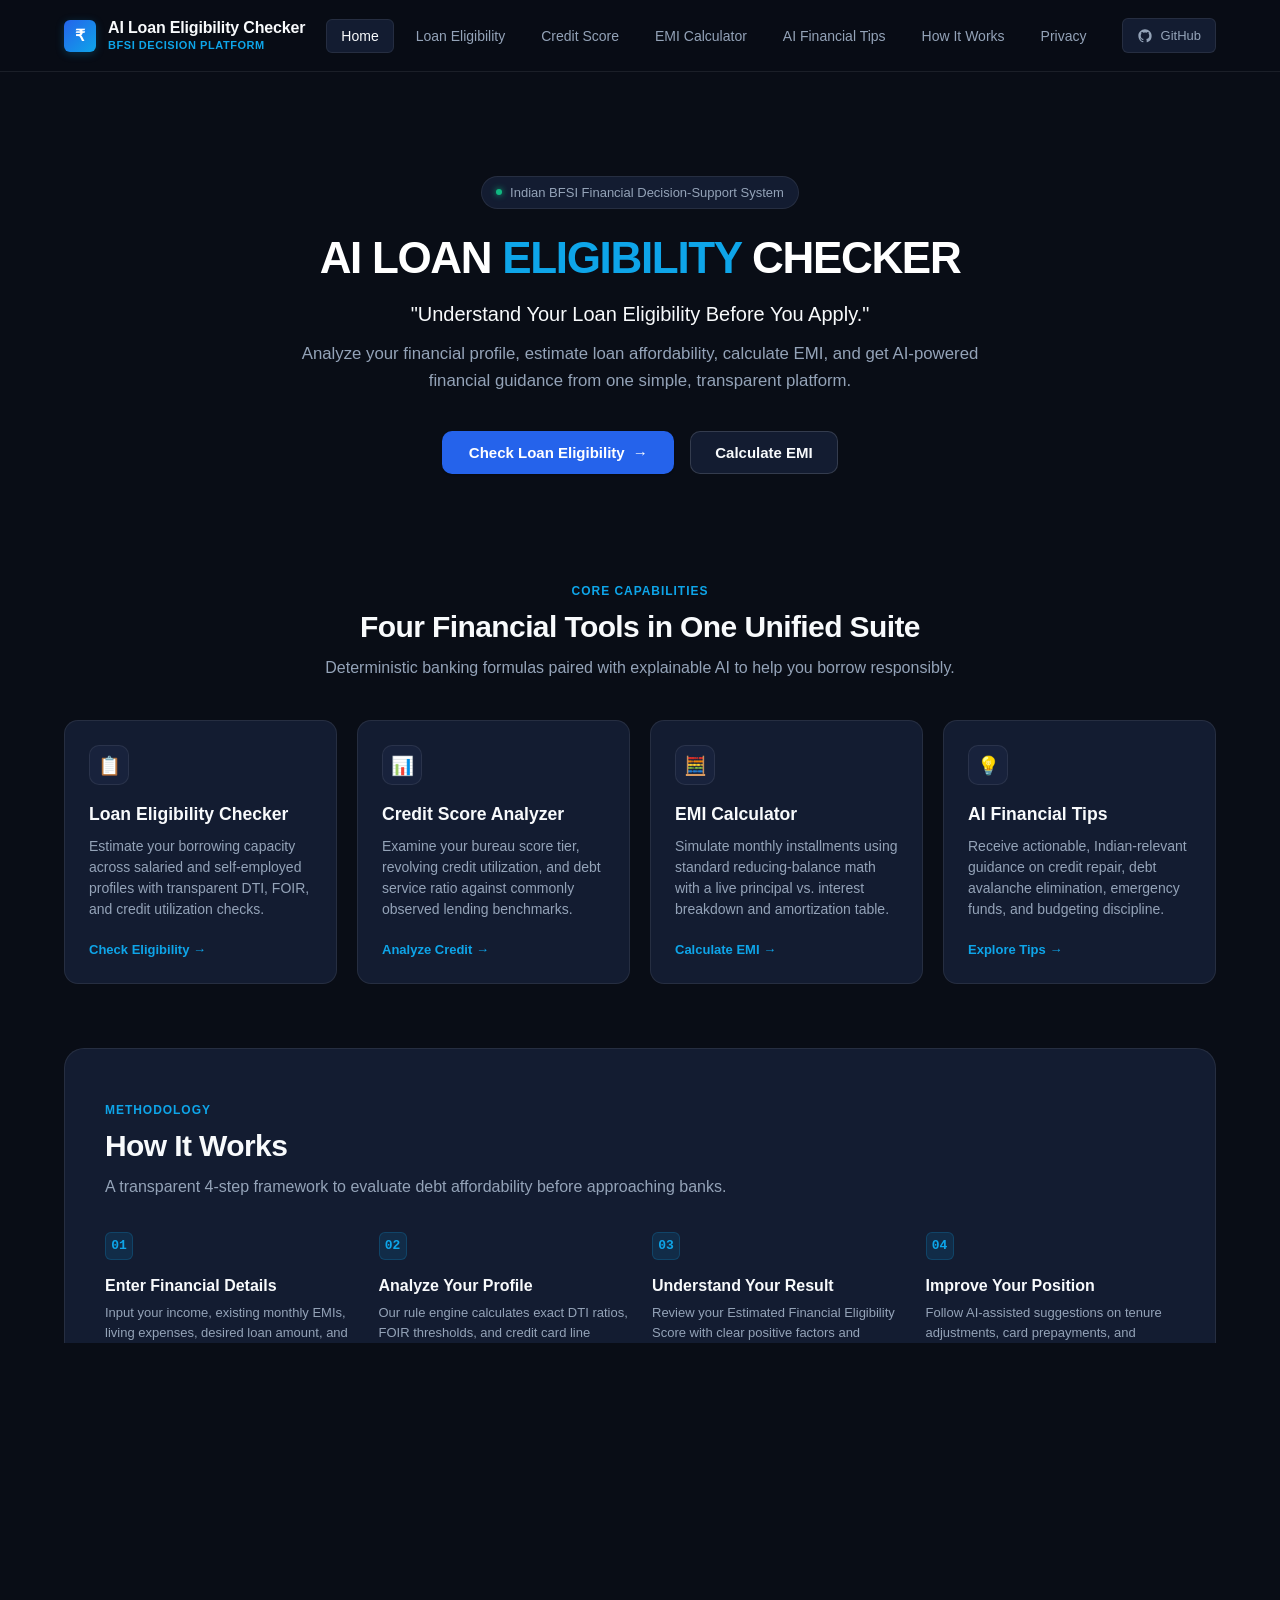
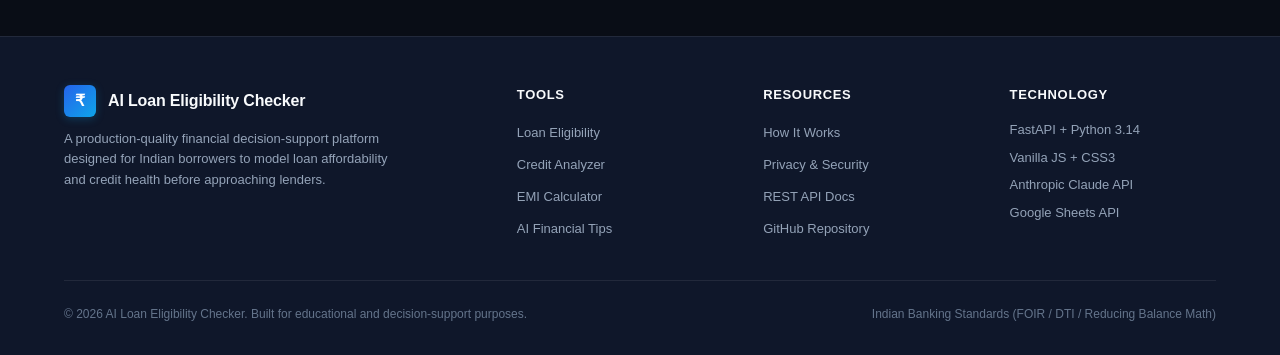
==== index.html @ ef89556c "feat: complete production-ready AI Loan Eligibility Checker with FastAPI, Vanilla JS, and test suite" ====
<!DOCTYPE html>
<html lang="en">
<head>
  <meta charset="UTF-8">
  <meta name="viewport" content="width=device-width, initial-scale=1.0">
  <title>AI Loan Eligibility Checker | Understand Your Loan Eligibility Before You Apply</title>
  <meta name="description" content="A BFSI-focused financial decision-support platform for Indian users to analyze loan eligibility, calculate EMI, examine credit health, and get AI guidance.">
  <meta name="theme-color" content="#090D16">
  <link rel="icon" type="image/svg+xml" href="/assets/favicon.svg">
  <link rel="stylesheet" href="/css/style.css">
</head>
<body>

  <!-- ==============================================================================
       NAVBAR
       ============================================================================== -->
  <header class="navbar">
    <div class="container">
      <a href="#home" class="nav-brand" data-nav="home">
        <div class="brand-icon">₹</div>
        <div class="brand-text">
          <span class="brand-title">AI Loan Eligibility Checker</span>
          <span class="brand-badge">BFSI Decision Platform</span>
        </div>
      </a>

      <ul class="nav-links">
        <li><a href="#home" class="nav-link active" data-nav="home">Home</a></li>
        <li><a href="#loan" class="nav-link" data-nav="loan">Loan Eligibility</a></li>
        <li><a href="#credit" class="nav-link" data-nav="credit">Credit Score</a></li>
        <li><a href="#emi" class="nav-link" data-nav="emi">EMI Calculator</a></li>
        <li><a href="#tips" class="nav-link" data-nav="tips">AI Financial Tips</a></li>
        <li><a href="#about" class="nav-link" data-nav="about">How It Works</a></li>
        <li><a href="#privacy" class="nav-link" data-nav="privacy">Privacy</a></li>
      </ul>

      <div class="nav-actions">
        <span id="system-status-indicator" class="brand-badge" style="font-size: 0.7rem; color: var(--text-tertiary); display: none;"></span>
        <a href="https://github.com" target="_blank" rel="noopener noreferrer" class="btn-github">
          <svg width="16" height="16" viewBox="0 0 24 24" fill="currentColor">
            <path fill-rule="evenodd" clip-rule="evenodd" d="M12 2C6.477 2 2 6.484 2 12.017c0 4.425 2.865 8.18 6.839 9.504.5.092.682-.217.682-.483 0-.237-.008-.868-.013-1.703-2.782.605-3.369-1.343-3.369-1.343-.454-1.158-1.11-1.466-1.11-1.466-.908-.62.069-.608.069-.608 1.003.07 1.53 1.032 1.53 1.032.892 1.53 2.341 1.088 2.91.832.092-.647.35-1.088.636-1.338-2.22-.253-4.555-1.113-4.555-4.951 0-1.093.39-1.988 1.029-2.688-.103-.253-.446-1.272.098-2.65 0 0 .84-.27 2.75 1.026A9.564 9.564 0 0112 6.844c.85.004 1.705.115 2.504.337 1.909-1.296 2.747-1.027 2.747-1.027.546 1.379.202 2.398.1 2.651.64.7 1.028 1.595 1.028 2.688 0 3.848-2.339 4.695-4.566 4.943.359.309.678.92.678 1.855 0 1.338-.012 2.419-.012 2.747 0 .268.18.58.688.482A10.019 10.019 0 0022 12.017C22 6.484 17.522 2 12 2z"/>
          </svg>
          <span>GitHub</span>
        </a>
        <button id="hamburger-btn" class="hamburger" aria-label="Toggle navigation menu">
          <span></span>
          <span></span>
          <span></span>
        </button>
      </div>
    </div>
  </header>

  <!-- Mobile Drawer -->
  <nav id="mobile-drawer" class="mobile-nav-drawer" aria-label="Mobile Navigation">
    <a href="#home" class="nav-link" data-nav="home">Home</a>
    <a href="#loan" class="nav-link" data-nav="loan">Loan Eligibility Checker</a>
    <a href="#credit" class="nav-link" data-nav="credit">Credit Score Analyzer</a>
    <a href="#emi" class="nav-link" data-nav="emi">EMI Calculator</a>
    <a href="#tips" class="nav-link" data-nav="tips">AI Financial Tips</a>
    <a href="#about" class="nav-link" data-nav="about">How It Works</a>
    <a href="#privacy" class="nav-link" data-nav="privacy">Privacy & Disclaimer</a>
  </nav>

  <!-- ==============================================================================
       MAIN APPLICATION VIEWS
       ============================================================================== -->
  <main>

    <!-- VIEW 1: LANDING / DASHBOARD -->
    <section id="view-home" class="page-view active">
      <div class="container">
        <div class="hero-section">
          <div class="hero-content">
            <div class="hero-badge">
              <span class="hero-badge-dot"></span>
              <span>Indian BFSI Financial Decision-Support System</span>
            </div>
            <h1 class="hero-title">AI LOAN <span>ELIGIBILITY</span> CHECKER</h1>
            <p class="hero-tagline">"Understand Your Loan Eligibility Before You Apply."</p>
            <p class="hero-text">
              Analyze your financial profile, estimate loan affordability, calculate EMI, and get AI-powered financial guidance from one simple, transparent platform.
            </p>
            <div class="hero-cta-group">
              <button class="btn-primary" data-nav="loan">
                <span>Check Loan Eligibility</span>
                <span>→</span>
              </button>
              <button class="btn-secondary" data-nav="emi">
                <span>Calculate EMI</span>
              </button>
            </div>
          </div>
        </div>

        <!-- Four Core Tools Grid -->
        <div class="section-header" style="text-align: center; margin: 0 auto 2.5rem;">
          <span class="section-tag">Core Capabilities</span>
          <h2 class="section-title">Four Financial Tools in One Unified Suite</h2>
          <p class="section-subtitle">Deterministic banking formulas paired with explainable AI to help you borrow responsibly.</p>
        </div>

        <div class="tools-grid">
          <!-- Card 1 -->
          <div class="tool-card">
            <div class="tool-card-icon">📋</div>
            <h3 class="tool-card-title">Loan Eligibility Checker</h3>
            <p class="tool-card-desc">
              Estimate your borrowing capacity across salaried and self-employed profiles with transparent DTI, FOIR, and credit utilization checks.
            </p>
            <a href="#loan" class="tool-card-link" data-nav="loan">Check Eligibility →</a>
          </div>

          <!-- Card 2 -->
          <div class="tool-card">
            <div class="tool-card-icon">📊</div>
            <h3 class="tool-card-title">Credit Score Analyzer</h3>
            <p class="tool-card-desc">
              Examine your bureau score tier, revolving credit utilization, and debt service ratio against commonly observed lending benchmarks.
            </p>
            <a href="#credit" class="tool-card-link" data-nav="credit">Analyze Credit →</a>
          </div>

          <!-- Card 3 -->
          <div class="tool-card">
            <div class="tool-card-icon">🧮</div>
            <h3 class="tool-card-title">EMI Calculator</h3>
            <p class="tool-card-desc">
              Simulate monthly installments using standard reducing-balance math with a live principal vs. interest breakdown and amortization table.
            </p>
            <a href="#emi" class="tool-card-link" data-nav="emi">Calculate EMI →</a>
          </div>

          <!-- Card 4 -->
          <div class="tool-card">
            <div class="tool-card-icon">💡</div>
            <h3 class="tool-card-title">AI Financial Tips</h3>
            <p class="tool-card-desc">
              Receive actionable, Indian-relevant guidance on credit repair, debt avalanche elimination, emergency funds, and budgeting discipline.
            </p>
            <a href="#tips" class="tool-card-link" data-nav="tips">Explore Tips →</a>
          </div>
        </div>

        <!-- How It Works Section -->
        <div class="how-it-works-section">
          <div class="section-header" style="margin-bottom: 0;">
            <span class="section-tag">Methodology</span>
            <h2 class="section-title">How It Works</h2>
            <p class="section-subtitle">A transparent 4-step framework to evaluate debt affordability before approaching banks.</p>
          </div>

          <div class="steps-grid">
            <div class="step-card">
              <div class="step-number">01</div>
              <h4 class="step-title">Enter Financial Details</h4>
              <p class="step-desc">Input your income, existing monthly EMIs, living expenses, desired loan amount, and credit score.</p>
            </div>

            <div class="step-card">
              <div class="step-number">02</div>
              <h4 class="step-title">Analyze Your Profile</h4>
              <p class="step-desc">Our rule engine calculates exact DTI ratios, FOIR thresholds, and credit card line utilization.</p>
            </div>

            <div class="step-card">
              <div class="step-number">03</div>
              <h4 class="step-title">Understand Your Result</h4>
              <p class="step-desc">Review your Estimated Financial Eligibility Score with clear positive factors and potential underwriting flags.</p>
            </div>

            <div class="step-card">
              <div class="step-number">04</div>
              <h4 class="step-title">Improve Your Position</h4>
              <p class="step-desc">Follow AI-assisted suggestions on tenure adjustments, card prepayments, and questions to ask lenders.</p>
            </div>
          </div>
        </div>

        <!-- Trust & Educational Disclaimer Banner -->
        <div class="disclaimer-banner">
          <div class="disclaimer-icon">⚠️</div>
          <div class="disclaimer-text">
            <strong>Important Educational Disclaimer:</strong> This tool provides estimates for educational and informational purposes only. Actual loan approval, interest rates, eligibility, and credit decisions are determined by banks/NBFCs and may depend on additional factors. The platform never guarantees loan approval.
          </div>
        </div>
      </div>
    </section>

    <!-- VIEW 2: LOAN ELIGIBILITY CHECKER -->
    <section id="view-loan" class="page-view">
      <div class="container">
        <div class="section-header">
          <span class="section-tag">Primary Assessment</span>
          <h2 class="section-title">Loan Eligibility Checker</h2>
          <p class="section-subtitle">
            Provide your financial parameters below to calculate your estimated borrowing eligibility and debt-to-income bandwidth.
          </p>
        </div>

        <!-- Main Form Card -->
        <div class="form-card">
          <div class="form-header-bar">
            <div>
              <h2>Borrower Assessment Form</h2>
              <p class="field-helper" style="margin-top: 0.25rem;">Deterministic calculations run first; AI provides contextual underwriting insights.</p>
            </div>
            <div style="display: flex; gap: 0.5rem; align-items: center;">
              <button type="button" id="btn-load-sample" class="btn-outline">
                <span>⚡ Load Example Profile</span>
              </button>
              <button type="button" id="btn-reset-loan" class="btn-outline" style="color: var(--text-tertiary);">
                <span>Reset</span>
              </button>
            </div>
          </div>

          <form id="loan-form">
            <!-- Section 1: Personal Profile -->
            <div class="form-group-section">
              <div class="form-section-title">
                <span>1. Personal & Employment Profile</span>
              </div>
              <div class="form-grid">
                <div class="form-field">
                  <label for="loan-age" class="field-label">
                    <span>Age</span>
                    <span class="field-helper">18–75 years</span>
                  </label>
                  <input type="number" id="loan-age" class="form-input" min="18" max="75" placeholder="e.g. 28" required>
                </div>

                <div class="form-field">
                  <label for="loan-emp-type" class="field-label">Employment Type</label>
                  <select id="loan-emp-type" class="form-select" required>
                    <option value="Salaried">Salaried</option>
                    <option value="Self-employed">Self-employed</option>
                    <option value="Business">Business</option>
                    <option value="Other">Other</option>
                  </select>
                </div>

                <div class="form-field">
                  <label for="loan-emp-exp" class="field-label">Work Experience (Years)</label>
                  <input type="number" id="loan-emp-exp" class="form-input" min="0" max="50" step="0.5" placeholder="e.g. 4.0">
                </div>

                <div class="form-field">
                  <label for="loan-bank-rel" class="field-label">Existing Bank Relationship</label>
                  <input type="text" id="loan-bank-rel" class="form-input" placeholder="e.g. Salary Account / FD">
                </div>

                <div class="form-field">
                  <label for="loan-type" class="field-label">Preferred Loan Type</label>
                  <select id="loan-type" class="form-select" required>
                    <option value="Personal Loan">Personal Loan</option>
                    <option value="Home Loan">Home Loan</option>
                    <option value="Education Loan">Education Loan</option>
                    <option value="Vehicle Loan">Vehicle Loan</option>
                    <option value="Business Loan">Business Loan</option>
                  </select>
                </div>
              </div>
            </div>

            <!-- Section 2: Financial Information -->
            <div class="form-group-section">
              <div class="form-section-title">
                <span>2. Income & Loan Request Parameters</span>
              </div>
              <div class="form-grid">
                <div class="form-field">
                  <label for="loan-income" class="field-label">
                    <span>Monthly Net In-Hand Income</span>
                    <span class="field-helper">₹ / month</span>
                  </label>
                  <div class="input-wrapper">
                    <span class="input-prefix">₹</span>
                    <input type="number" id="loan-income" class="form-input has-prefix" min="1000" placeholder="e.g. 75,000" required>
                  </div>
                </div>

                <div class="form-field">
                  <label for="loan-existing-emi" class="field-label">
                    <span>Existing Monthly EMIs</span>
                    <span class="field-helper">Active loans</span>
                  </label>
                  <div class="input-wrapper">
                    <span class="input-prefix">₹</span>
                    <input type="number" id="loan-existing-emi" class="form-input has-prefix" min="0" placeholder="e.g. 12,000" value="0">
                  </div>
                </div>

                <div class="form-field">
                  <label for="loan-expenses" class="field-label">
                    <span>Monthly Living Expenses</span>
                    <span class="field-helper">Rent, utilities, food</span>
                  </label>
                  <div class="input-wrapper">
                    <span class="input-prefix">₹</span>
                    <input type="number" id="loan-expenses" class="form-input has-prefix" min="0" placeholder="e.g. 25,000" value="0">
                  </div>
                </div>

                <div class="form-field">
                  <label for="loan-amount" class="field-label">
                    <span>Loan Amount Required</span>
                    <span class="field-helper">Principal requested</span>
                  </label>
                  <div class="input-wrapper">
                    <span class="input-prefix">₹</span>
                    <input type="number" id="loan-amount" class="form-input has-prefix" min="10000" placeholder="e.g. 5,00,000" required>
                  </div>
                </div>

                <div class="form-field">
                  <label for="loan-tenure" class="field-label">
                    <span>Tenure (Months)</span>
                    <span class="field-helper">e.g. 60 = 5 yrs</span>
                  </label>
                  <input type="number" id="loan-tenure" class="form-input" min="6" max="360" placeholder="e.g. 60" required>
                </div>

                <div class="form-field">
                  <label for="loan-rate" class="field-label">
                    <span>Expected Interest Rate (%)</span>
                    <span class="field-helper">Per annum</span>
                  </label>
                  <div class="input-wrapper">
                    <input type="number" id="loan-rate" class="form-input has-suffix" min="1" max="40" step="0.1" placeholder="e.g. 12.0" required>
                    <span class="input-suffix">%</span>
                  </div>
                </div>
              </div>
            </div>

            <!-- Section 3: Credit Profile -->
            <div class="form-group-section">
              <div class="form-section-title">
                <span>3. Credit History & Bureau Metrics</span>
              </div>
              <div class="form-grid">
                <div class="form-field">
                  <label for="loan-credit-score" class="field-label">
                    <span>Credit Score (CIBIL / Experian)</span>
                    <span class="field-helper">300–900</span>
                  </label>
                  <input type="number" id="loan-credit-score" class="form-input" min="300" max="900" placeholder="e.g. 760" required>
                </div>

                <div class="form-field">
                  <label for="loan-credit-limit" class="field-label">
                    <span>Total Credit Card Limit</span>
                    <span class="field-helper">Combined cards</span>
                  </label>
                  <div class="input-wrapper">
                    <span class="input-prefix">₹</span>
                    <input type="number" id="loan-credit-limit" class="form-input has-prefix" min="0" placeholder="e.g. 3,00,000" value="0">
                  </div>
                </div>

                <div class="form-field">
                  <label for="loan-credit-used" class="field-label">
                    <span>Current Credit Card Balance</span>
                    <span class="field-helper">Used balance</span>
                  </label>
                  <div class="input-wrapper">
                    <span class="input-prefix">₹</span>
                    <input type="number" id="loan-credit-used" class="form-input has-prefix" min="0" placeholder="e.g. 90,000" value="0">
                  </div>
                </div>

                <div class="form-field">
                  <label for="loan-active-loans" class="field-label">Number of Active Loans</label>
                  <input type="number" id="loan-active-loans" class="form-input" min="0" max="20" placeholder="e.g. 1" value="0">
                </div>

                <div class="form-field">
                  <label for="loan-cards-count" class="field-label">Number of Credit Cards</label>
                  <input type="number" id="loan-cards-count" class="form-input" min="0" max="20" placeholder="e.g. 2" value="0">
                </div>
              </div>
            </div>

            <!-- Live Calculation Preview Mini-Bar -->
            <div id="loan-live-summary" style="display: none; background-color: var(--bg-secondary); border: 1px solid var(--border-subtle); border-radius: var(--radius-md); padding: 0.875rem 1.25rem; justify-content: space-between; align-items: center; margin-top: 1rem;">
              <span style="font-size: 0.8125rem; color: var(--text-secondary);">Instant Preview:</span>
              <div style="display: flex; gap: 1.5rem; font-size: 0.875rem;">
                <div>Proposed EMI: <strong id="live-est-emi" style="color: var(--accent-cyan);">₹0</strong></div>
                <div>Post-Loan DTI: <strong id="live-post-dti" style="color: var(--text-primary);">0%</strong></div>
              </div>
            </div>

            <!-- Form Actions -->
            <div class="form-actions">
              <button type="submit" id="btn-submit-loan" class="btn-primary">
                <span>Evaluate Loan Eligibility</span>
                <span>→</span>
              </button>
            </div>
          </form>
        </div>

        <!-- ========================================================================
             RESULTS DASHBOARD (POPULATED AFTER SUBMISSION)
             ======================================================================== -->
        <div id="loan-results-container" class="results-wrapper" style="display: none;">
          <!-- Header Card: Score & Category -->
          <div class="results-header-card">
            <div class="score-display-box">
              <div class="score-number" id="res-score-value">742</div>
              <div class="score-max">out of 1000</div>
              <div class="score-label">Estimated Financial Eligibility Score</div>
              <div class="score-disclaimer-note">
                Internal educational estimate. Not a bank credit score.
              </div>
            </div>

            <div>
              <div id="res-status-badge" class="status-badge likely-eligible">
                ● Likely Eligible
              </div>
              <h3 id="res-status-headline" class="status-headline">Strong Eligibility Profile</h3>
              <p id="res-status-summary" class="status-summary">
                Your post-loan debt obligations and credit profile indicate manageable debt service capacity under conservative lending standards.
              </p>
              <div style="font-size: 0.8125rem; color: var(--text-tertiary);">
                Estimates derived using standard reducing-balance math and Indian banking FOIR criteria.
              </div>
            </div>
          </div>

          <!-- Key Metrics Grid -->
          <div class="metrics-grid">
            <div class="metric-card">
              <span class="metric-title">Post-Loan DTI</span>
              <span class="metric-value" id="res-post-dti">31.4%</span>
              <span class="metric-sub">Standard ceiling: 50%</span>
            </div>

            <div class="metric-card">
              <span class="metric-title">Proposed EMI</span>
              <span class="metric-value" id="res-proposed-emi">₹11,122</span>
              <span class="metric-sub">New monthly outgo</span>
            </div>

            <div class="metric-card">
              <span class="metric-title">Total EMI Burden</span>
              <span class="metric-value" id="res-total-emi">₹23,122</span>
              <span class="metric-sub">Existing + Proposed</span>
            </div>

            <div class="metric-card">
              <span class="metric-title">Credit Utilization</span>
              <span class="metric-value" id="res-utilization">30.0%</span>
              <span class="metric-sub">Ideal benchmark: &lt;30%</span>
            </div>

            <div class="metric-card">
              <span class="metric-title">Monthly Surplus</span>
              <span class="metric-value" id="res-surplus">₹26,878</span>
              <span class="metric-sub">After all EMIs & costs</span>
            </div>

            <div class="metric-card">
              <span class="metric-title">Total Interest</span>
              <span class="metric-value" id="res-total-interest">₹1,67,333</span>
              <span class="metric-sub">Over full tenure</span>
            </div>
          </div>

          <!-- Split Grid: Reasons & Score Breakdown -->
          <div class="split-grid">
            <!-- Left: Reasons -->
            <div class="content-card">
              <h4 class="card-title">
                <span>Why This Result?</span>
                <span style="font-size: 0.75rem; color: var(--text-tertiary); font-weight: normal;">Deterministic Drivers</span>
              </h4>
              <ul id="res-reasons-list" class="reasons-list">
                <!-- Dynamically populated -->
              </ul>
            </div>

            <!-- Right: Score Breakdown -->
            <div class="content-card">
              <h4 class="card-title">
                <span>Score Breakdown</span>
                <span style="font-size: 0.75rem; color: var(--text-tertiary); font-weight: normal;">1000-Point Model</span>
              </h4>
              <div id="comp-credit" class="breakdown-row"></div>
              <div id="comp-dti" class="breakdown-row"></div>
              <div id="comp-stability" class="breakdown-row"></div>
              <div id="comp-util" class="breakdown-row"></div>
              <div id="comp-buffer" class="breakdown-row"></div>
            </div>
          </div>

          <!-- AI Underwriting Analysis & Guidance -->
          <div class="ai-section-box">
            <div class="ai-header">
              <div>
                <h4 style="font-size: 1.15rem; font-weight: 700; color: var(--text-primary);">
                  AI Underwriting Analysis &amp; Advisory
                </h4>
                <p style="font-size: 0.8125rem; color: var(--text-secondary); margin-top: 0.2rem;">
                  Tailored evaluation powered by Anthropic Claude (with deterministic fallback).
                </p>
              </div>
              <div class="ai-badge">AI Assistant</div>
            </div>

            <div id="res-ai-notice" class="disclaimer-banner" style="display: none; margin-bottom: 1.25rem;"></div>

            <p id="res-ai-explanation" style="font-size: 0.875rem; color: var(--text-secondary); line-height: 1.6; margin-bottom: 1rem;"></p>

            <div class="ai-grid">
              <div class="ai-block">
                <div class="ai-block-title" style="color: var(--success);">
                  <span>✓</span> Key Financial Strengths
                </div>
                <ul id="res-ai-strengths" class="ai-bullet-list"></ul>
              </div>

              <div class="ai-block">
                <div class="ai-block-title" style="color: var(--warning);">
                  <span>▲</span> Underwriting Concerns &amp; Risks
                </div>
                <ul id="res-ai-concerns" class="ai-bullet-list"></ul>
              </div>

              <div class="ai-block">
                <div class="ai-block-title" style="color: var(--accent-cyan);">
                  <span>★</span> Actionable Recommendations
                </div>
                <ul id="res-ai-recommendations" class="ai-bullet-list"></ul>
              </div>

              <div class="ai-block">
                <div class="ai-block-title" style="color: #c4b5fd;">
                  <span>?</span> Questions to Ask Your Lender
                </div>
                <ul id="res-ai-questions" class="ai-bullet-list"></ul>
              </div>
            </div>
          </div>

          <!-- Result Actions -->
          <div style="display: flex; gap: 1rem; justify-content: center; flex-wrap: wrap; margin-top: 2rem;">
            <button class="btn-secondary" data-nav="emi">Recalculate with EMI Tool</button>
            <button class="btn-secondary" data-nav="credit">Analyze Credit Score</button>
            <button class="btn-secondary" data-nav="tips">Get Tailored Tips</button>
          </div>
        </div>
      </div>
    </section>

    <!-- VIEW 3: CREDIT SCORE ANALYZER -->
    <section id="view-credit" class="page-view">
      <div class="container">
        <div class="section-header">
          <span class="section-tag">Credit Profile</span>
          <h2 class="section-title">Credit Score Analyzer</h2>
          <p class="section-subtitle">
            Understand how credit utilization, active loan counts, and bureau reference tiers influence lending appetite in India.
          </p>
        </div>

        <div class="form-card">
          <div class="form-header-bar">
            <h2>Credit Metrics &amp; Bureau Parameters</h2>
            <span class="brand-badge">Educational Analysis</span>
          </div>

          <div class="form-grid-2">
            <!-- Left: Inputs -->
            <div>
              <div class="form-field" style="margin-bottom: 1.25rem;">
                <label for="credit-input-score" class="field-label">
                  <span>Bureau Credit Score</span>
                  <span class="field-helper">300 to 900</span>
                </label>
                <div style="display: flex; gap: 1rem; align-items: center;">
                  <input type="range" id="credit-slider-score" class="range-slider" min="300" max="900" value="760">
                  <input type="number" id="credit-input-score" class="form-input" style="width: 100px;" min="300" max="900" value="760">
                </div>
              </div>

              <div class="form-field" style="margin-bottom: 1.25rem;">
                <label for="credit-input-limit" class="field-label">Total Credit Card Limit (₹)</label>
                <input type="number" id="credit-input-limit" class="form-input" min="0" placeholder="e.g. 3,00,000" value="300000">
              </div>

              <div class="form-field" style="margin-bottom: 1.25rem;">
                <label for="credit-input-used" class="field-label">Used Credit Card Balance (₹)</label>
                <input type="number" id="credit-input-used" class="form-input" min="0" placeholder="e.g. 90,000" value="90000">
              </div>

              <div class="form-grid-2" style="margin-bottom: 1.25rem;">
                <div class="form-field">
                  <label for="credit-input-cards" class="field-label">Active Cards</label>
                  <input type="number" id="credit-input-cards" class="form-input" min="0" value="2">
                </div>
                <div class="form-field">
                  <label for="credit-input-loans" class="field-label">Active Loans</label>
                  <input type="number" id="credit-input-loans" class="form-input" min="0" value="1">
                </div>
              </div>

              <div class="form-grid-2" style="margin-bottom: 1.5rem;">
                <div class="form-field">
                  <label for="credit-input-income" class="field-label">Monthly Income (₹)</label>
                  <input type="number" id="credit-input-income" class="form-input" min="1000" value="75000">
                </div>
                <div class="form-field">
                  <label for="credit-input-emi" class="field-label">Monthly EMI (₹)</label>
                  <input type="number" id="credit-input-emi" class="form-input" min="0" value="12000">
                </div>
              </div>

              <button type="button" id="btn-analyze-credit" class="btn-primary" style="width: 100%;">
                <span>Analyze Credit Health</span>
                <span>→</span>
              </button>
            </div>

            <!-- Right: Real-time Utilization Meter & Band Guide -->
            <div>
              <div class="utilization-meter-box">
                <div style="display: flex; justify-content: space-between; align-items: center;">
                  <span style="font-size: 0.8125rem; font-weight: 600; color: var(--text-secondary); text-transform: uppercase;">
                    Revolving Credit Utilization
                  </span>
                  <strong id="credit-meter-text" style="font-family: var(--font-mono); font-size: 1.1rem; color: var(--text-primary);">30.0%</strong>
                </div>

                <div class="meter-track">
                  <div id="credit-meter-fill" class="meter-fill" style="width: 30%; background-color: var(--success);"></div>
                </div>

                <div style="display: flex; justify-content: space-between; font-size: 0.75rem; color: var(--text-tertiary);">
                  <span>0%</span>
                  <span id="credit-meter-label" style="font-weight: 600;">Optimal (≤30%)</span>
                  <span>100%</span>
                </div>
              </div>

              <!-- Commonly Used Reference Ranges -->
              <div style="background-color: var(--bg-secondary); border: 1px solid var(--border-subtle); border-radius: var(--radius-md); padding: 1.25rem;">
                <span style="font-size: 0.8125rem; font-weight: 700; color: var(--text-primary); text-transform: uppercase; letter-spacing: 0.04em;">
                  Commonly Used Reference Ranges
                </span>
                <p style="font-size: 0.75rem; color: var(--text-tertiary); margin: 0.25rem 0 1rem;">
                  Observed general reference bands across Indian lending institutions.
                </p>

                <div id="credit-bands-container" class="credit-bands-grid" style="grid-template-columns: 1fr; gap: 0.5rem; margin: 0;">
                  <!-- Dynamically populated or static baseline -->
                </div>
              </div>
            </div>
          </div>

          <!-- Credit Analysis Results -->
          <div id="credit-analysis-results" style="margin-top: 2rem; padding-top: 1.5rem; border-top: 1px solid var(--border-subtle);">
            <h3 style="font-size: 1.15rem; font-weight: 700; color: var(--text-primary); margin-bottom: 1rem;">
              Credit Health Assessment &amp; Factors
            </h3>

            <div class="table-container" style="margin-bottom: 1.5rem;">
              <table class="data-table">
                <thead>
                  <tr>
                    <th>Factor</th>
                    <th>Status</th>
                    <th>Observed Detail</th>
                  </tr>
                </thead>
                <tbody id="credit-factors-list">
                  <!-- Populated by JS -->
                </tbody>
              </table>
            </div>

            <h4 style="font-size: 0.95rem; font-weight: 700; color: var(--text-primary); margin-bottom: 0.75rem;">
              Score Optimization Recommendations
            </h4>
            <ul id="credit-recommendations-list" class="reasons-list">
              <!-- Populated by JS -->
            </ul>
          </div>
        </div>
      </div>
    </section>

    <!-- VIEW 4: EMI CALCULATOR -->
    <section id="view-emi" class="page-view">
      <div class="container">
        <div class="section-header">
          <span class="section-tag">Debt Modeling</span>
          <h2 class="section-title">EMI Calculator</h2>
          <p class="section-subtitle">
            Calculate your exact reducing-balance monthly installment, interest burden, and amortization trajectory.
          </p>
        </div>

        <div class="form-card">
          <div class="form-grid-2">
            <!-- Left: Sliders -->
            <div>
              <!-- Loan Amount -->
              <div class="form-field" style="margin-bottom: 1.5rem;">
                <label for="emi-input-amount" class="field-label">
                  <span>Loan Amount</span>
                  <span class="field-helper">₹10,000 to ₹2 Crore</span>
                </label>
                <div class="input-wrapper" style="margin-bottom: 0.5rem;">
                  <span class="input-prefix">₹</span>
                  <input type="number" id="emi-input-amount" class="form-input has-prefix" min="10000" max="20000000" step="10000" value="500000">
                </div>
                <input type="range" id="emi-slider-amount" class="range-slider" min="10000" max="5000000" step="10000" value="500000">
              </div>

              <!-- Interest Rate -->
              <div class="form-field" style="margin-bottom: 1.5rem;">
                <label for="emi-input-rate" class="field-label">
                  <span>Annual Interest Rate</span>
                  <span class="field-helper">1% to 30%</span>
                </label>
                <div class="input-wrapper" style="margin-bottom: 0.5rem;">
                  <input type="number" id="emi-input-rate" class="form-input has-suffix" min="1" max="30" step="0.1" value="12">
                  <span class="input-suffix">%</span>
                </div>
                <input type="range" id="emi-slider-rate" class="range-slider" min="1" max="30" step="0.25" value="12">
              </div>

              <!-- Tenure with Toggle -->
              <div class="form-field" style="margin-bottom: 1.5rem;">
                <div class="field-label" style="margin-bottom: 0.25rem;">
                  <span>Loan Tenure</span>
                  <div style="display: flex; gap: 0.25rem;">
                    <button type="button" id="btn-tenure-years" class="btn-outline active" style="padding: 0.2rem 0.5rem; font-size: 0.75rem;">Years</button>
                    <button type="button" id="btn-tenure-months" class="btn-outline" style="padding: 0.2rem 0.5rem; font-size: 0.75rem;">Months</button>
                  </div>
                </div>
                <input type="number" id="emi-input-tenure" class="form-input" min="1" max="30" value="5" style="margin-bottom: 0.5rem;">
                <input type="range" id="emi-slider-tenure" class="range-slider" min="1" max="30" value="5">
              </div>
            </div>

            <!-- Right: Result Box & Visual Breakdown -->
            <div>
              <div class="emi-summary-box">
                <span class="emi-label">Monthly EMI Payment</span>
                <div id="emi-display-amount" class="emi-amount-display">₹11,122</div>
                <span style="font-size: 0.75rem; color: var(--text-tertiary);">Reducing Balance Standard Formula</span>

                <!-- Ratio Bar -->
                <div class="ratio-bar">
                  <div id="emi-bar-principal" class="ratio-principal" style="width: 75%;"></div>
                  <div id="emi-bar-interest" class="ratio-interest" style="width: 25%;"></div>
                </div>

                <div class="ratio-legend">
                  <span class="legend-item">
                    <span class="legend-dot" style="background-color: var(--primary);"></span>
                    <span id="emi-legend-principal">Principal: 75%</span>
                  </span>
                  <span class="legend-item">
                    <span class="legend-dot" style="background-color: var(--accent-cyan);"></span>
                    <span id="emi-legend-interest">Interest: 25%</span>
                  </span>
                </div>
              </div>

              <!-- Metric Cards -->
              <div class="form-grid-2" style="margin-bottom: 1rem;">
                <div class="metric-card" style="padding: 1rem;">
                  <span class="metric-title">Principal Amount</span>
                  <span class="metric-value" id="emi-principal-display">₹5,00,000</span>
                </div>
                <div class="metric-card" style="padding: 1rem;">
                  <span class="metric-title">Total Interest</span>
                  <span class="metric-value" id="emi-total-interest">₹1,67,333</span>
                </div>
              </div>

              <div class="metric-card" style="padding: 1rem; margin-bottom: 1rem;">
                <span class="metric-title">Total Repayment (Principal + Interest)</span>
                <span class="metric-value" id="emi-total-payment">₹6,67,333</span>
              </div>

              <button type="button" id="btn-toggle-schedule" class="btn-outline" style="width: 100%; justify-content: center; padding: 0.6rem;">
                View Amortization Schedule ↓
              </button>
            </div>
          </div>

          <!-- Amortization Schedule Container -->
          <div id="emi-schedule-container" style="display: none; margin-top: 2rem; padding-top: 1.5rem; border-top: 1px solid var(--border-subtle);">
            <h4 style="font-size: 1.05rem; font-weight: 700; color: var(--text-primary); margin-bottom: 0.75rem;">
              Yearly Repayment Amortization Schedule
            </h4>
            <div class="table-container">
              <table class="data-table">
                <thead>
                  <tr>
                    <th>Period</th>
                    <th>Principal Paid</th>
                    <th>Interest Paid</th>
                    <th>Total Annual Outgo</th>
                    <th>Ending Balance</th>
                  </tr>
                </thead>
                <tbody id="emi-schedule-tbody">
                  <!-- Dynamically populated -->
                </tbody>
              </table>
            </div>
          </div>
        </div>
      </div>
    </section>

    <!-- VIEW 5: AI FINANCIAL TIPS -->
    <section id="view-tips" class="page-view">
      <div class="container">
        <div class="section-header">
          <span class="section-tag">Financial Literacy</span>
          <h2 class="section-title">AI Financial Tips &amp; Guidance</h2>
          <p class="section-subtitle">
            Curated, practical principles for Indian borrowers to reduce borrowing costs and optimize household cash flow.
          </p>
        </div>

        <div class="form-card">
          <!-- Topic Pills -->
          <div class="topic-pills-row">
            <button class="topic-pill active" data-topic="Credit Score">Credit Score</button>
            <button class="topic-pill" data-topic="Loans">Loans</button>
            <button class="topic-pill" data-topic="EMI Management">EMI Management</button>
            <button class="topic-pill" data-topic="Budgeting">Budgeting</button>
            <button class="topic-pill" data-topic="Debt Management">Debt Management</button>
            <button class="topic-pill" data-topic="Savings">Savings</button>
            <button class="topic-pill" data-topic="Financial Planning">Financial Planning</button>
          </div>

          <!-- Optional Context Input -->
          <div style="display: flex; gap: 0.75rem; margin-bottom: 1.5rem;">
            <input type="text" id="tips-context-input" class="form-input" placeholder="Optional context (e.g. 'Salaried IT professional, planning home loan in 1 year')">
            <button type="button" id="btn-generate-tips" class="btn-primary" style="white-space: nowrap;">
              <span>Generate Tips</span>
            </button>
          </div>

          <!-- Notice banner if fallback -->
          <div id="tips-ai-notice" class="disclaimer-banner" style="display: none; margin-bottom: 1.25rem;"></div>

          <!-- Overview Callout -->
          <div style="background-color: var(--bg-secondary); border: 1px solid var(--border-subtle); border-radius: var(--radius-md); padding: 1.25rem; margin-bottom: 1.5rem;">
            <span style="font-size: 0.75rem; font-weight: 700; text-transform: uppercase; color: var(--accent-cyan);">Contextual Overview</span>
            <p id="tips-overview-text" style="font-size: 0.9375rem; color: var(--text-primary); margin-top: 0.35rem; line-height: 1.55;"></p>
          </div>

          <!-- Tips Cards Grid -->
          <div id="tips-cards-container" class="tips-cards-grid">
            <!-- Dynamically populated -->
          </div>

          <!-- Pro Tip Box -->
          <div style="background: linear-gradient(135deg, rgba(37,99,235,0.1), rgba(14,165,233,0.1)); border: 1px solid rgba(14,165,233,0.25); border-radius: var(--radius-md); padding: 1.25rem; margin-top: 1.5rem;">
            <strong style="color: var(--accent-cyan); font-size: 0.8125rem; text-transform: uppercase; letter-spacing: 0.05em;">Pro Tip for Indian Borrowers:</strong>
            <p id="tips-pro-tip-text" style="font-size: 0.875rem; color: var(--text-primary); margin-top: 0.25rem;"></p>
          </div>
        </div>
      </div>
    </section>

    <!-- VIEW 6: ABOUT & HOW IT WORKS -->
    <section id="view-about" class="page-view">
      <div class="container">
        <div class="section-header">
          <span class="section-tag">Transparency</span>
          <h2 class="section-title">About the Platform &amp; Financial Engine</h2>
          <p class="section-subtitle">
            Demystifying how credit underwriting, debt ratios, and affordability models evaluate borrowers in India.
          </p>
        </div>

        <div class="form-card" style="margin-bottom: 1.5rem;">
          <h3 style="font-size: 1.25rem; color: var(--text-primary); margin-bottom: 1rem;">Core Financial Formulations</h3>
          <div style="font-size: 0.875rem; color: var(--text-secondary); line-height: 1.7;">
            <p style="margin-bottom: 1rem;">
              <strong>1. Equated Monthly Installment (EMI):</strong><br>
              Calculated using the standard reducing-balance amortization formula:
              <br>
              <code>EMI = P × r × (1+r)ⁿ / ((1+r)ⁿ - 1)</code>
              <br>
              where <em>P</em> represents principal loan amount, <em>r</em> is the monthly interest rate (annual % ÷ 1200), and <em>n</em> is tenure in months.
            </p>

            <p style="margin-bottom: 1rem;">
              <strong>2. Debt-to-Income (DTI) &amp; Fixed Obligation to Income Ratio (FOIR):</strong><br>
              Indian commercial banks assess whether total monthly obligations exceed allowable thresholds (usually 45%–55% of net monthly income):
              <br>
              <code>Post-Loan DTI = ((Existing Monthly EMI + Proposed EMI) / Monthly Net Income) × 100</code>
            </p>

            <p style="margin-bottom: 1rem;">
              <strong>3. Credit Card Utilization Ratio:</strong><br>
              Measures the portion of revolving credit lines in active use:
              <br>
              <code>Credit Utilization = (Total Card Balance / Total Sanctioned Limit) × 100</code>
              <br>
              Bureau scoring models penalize utilization exceeding 30%, viewing it as an indicator of liquidity strain.
            </p>

            <p>
              <strong>4. Estimated Financial Eligibility Score (0–1000):</strong><br>
              An educational internal benchmark weighting Credit Profile (350 pts), DTI Capacity (250 pts), Employment Stability (150 pts), Credit Line Discipline (150 pts), and Disposable Cash Buffer (100 pts).
            </p>
          </div>
        </div>
      </div>
    </section>

    <!-- VIEW 7: PRIVACY & DISCLAIMER -->
    <section id="view-privacy" class="page-view">
      <div class="container">
        <div class="section-header">
          <span class="section-tag">Governance</span>
          <h2 class="section-title">Privacy Policy &amp; Regulatory Disclaimers</h2>
          <p class="section-subtitle">
            Our data stewardship principles, security architecture, and regulatory boundaries.
          </p>
        </div>

        <div class="form-card">
          <h3 style="font-size: 1.15rem; color: var(--text-primary); margin-bottom: 1rem;">Zero Sensitive PII Architecture</h3>
          <div style="font-size: 0.875rem; color: var(--text-secondary); line-height: 1.7;">
            <p style="margin-bottom: 1rem;">
              We strictly <strong>do NOT collect, store, or transmit</strong>:
            </p>
            <ul style="margin-left: 1.5rem; margin-bottom: 1rem;">
              <li>Full bank account numbers or IFSC codes</li>
              <li>Credit or debit card numbers, CVVs, or expiry dates</li>
              <li>Net banking passwords, OTPs, or UPI PINs</li>
              <li>Aadhaar numbers or government identity credentials</li>
            </ul>

            <h4 style="font-size: 1rem; color: var(--text-primary); margin: 1.5rem 0 0.5rem;">Audit Sync to Google Sheets</h4>
            <p style="margin-bottom: 1rem;">
              If configured by the administrator, the backend logs high-level anonymized simulation parameters (age, income bracket, requested amount, calculated score) to a private Google Sheet via a secure Service Account. No identifying contact details are stored.
            </p>

            <h4 style="font-size: 1rem; color: var(--text-primary); margin: 1.5rem 0 0.5rem;">Comprehensive Regulatory Disclaimer</h4>
            <div class="disclaimer-banner">
              <div class="disclaimer-icon">⚠️</div>
              <div class="disclaimer-text">
                <strong>Important:</strong> This platform provides educational estimates and AI-assisted insights. It does not provide guaranteed loan approval, official credit scores, financial advice, or lending decisions. Actual decisions are made by banks/NBFCs based on their own policies and verification processes.
              </div>
            </div>
          </div>
        </div>
      </div>
    </section>

  </main>

  <!-- ==============================================================================
       FOOTER
       ============================================================================== -->
  <footer class="footer">
    <div class="container">
      <div class="footer-top">
        <div>
          <div class="nav-brand" style="margin-bottom: 0.5rem;">
            <div class="brand-icon">₹</div>
            <span class="brand-title">AI Loan Eligibility Checker</span>
          </div>
          <p class="footer-brand-desc">
            A production-quality financial decision-support platform designed for Indian borrowers to model loan affordability and credit health before approaching lenders.
          </p>
        </div>

        <div>
          <h5 class="footer-col-title">Tools</h5>
          <ul class="footer-links">
            <li><a href="#loan" class="footer-link" data-nav="loan">Loan Eligibility</a></li>
            <li><a href="#credit" class="footer-link" data-nav="credit">Credit Analyzer</a></li>
            <li><a href="#emi" class="footer-link" data-nav="emi">EMI Calculator</a></li>
            <li><a href="#tips" class="footer-link" data-nav="tips">AI Financial Tips</a></li>
          </ul>
        </div>

        <div>
          <h5 class="footer-col-title">Resources</h5>
          <ul class="footer-links">
            <li><a href="#about" class="footer-link" data-nav="about">How It Works</a></li>
            <li><a href="#privacy" class="footer-link" data-nav="privacy">Privacy &amp; Security</a></li>
            <li><a href="/api/docs" target="_blank" class="footer-link">REST API Docs</a></li>
            <li><a href="https://github.com" target="_blank" rel="noopener noreferrer" class="footer-link">GitHub Repository</a></li>
          </ul>
        </div>

        <div>
          <h5 class="footer-col-title">Technology</h5>
          <ul class="footer-links">
            <li class="footer-link">FastAPI + Python 3.14</li>
            <li class="footer-link">Vanilla JS + CSS3</li>
            <li class="footer-link">Anthropic Claude API</li>
            <li class="footer-link">Google Sheets API</li>
          </ul>
        </div>
      </div>

      <div class="footer-bottom">
        <div>
          &copy; 2026 AI Loan Eligibility Checker. Built for educational and decision-support purposes.
        </div>
        <div>
          Indian Banking Standards (FOIR / DTI / Reducing Balance Math)
        </div>
      </div>
    </div>
  </footer>

  <!-- Scripts -->
  <script src="/js/api.js"></script>
  <script src="/js/calculator.js"></script>
  <script src="/js/loan.js"></script>
  <script src="/js/credit.js"></script>
  <script src="/js/emi.js"></script>
  <script src="/js/tips.js"></script>
  <script src="/js/app.js"></script>
</body>
</html>
---- css/style.css ----
/* ==============================================================================
   AI LOAN ELIGIBILITY CHECKER - PROFESSIONAL BFSI DESIGN SYSTEM
   Theme: Deep Navy / Charcoal Fintech System
   ============================================================================== */

:root {
  /* Color Palette - Deep Navy / Charcoal Financial System */
  --bg-primary: #090d16;
  --bg-secondary: #0f172a;
  --bg-surface: #131c31;
  --bg-surface-elevated: #18223c;
  --bg-surface-hover: #1e2b4a;
  --bg-surface-subtle: rgba(255, 255, 255, 0.03);

  /* Borders & Dividers */
  --border-subtle: rgba(255, 255, 255, 0.08);
  --border-light: rgba(255, 255, 255, 0.14);
  --border-accent: rgba(14, 165, 233, 0.4);

  /* Typography */
  --font-family: -apple-system, BlinkMacSystemFont, "Inter", "Segoe UI", Roboto, Helvetica, Arial, sans-serif;
  --font-mono: "JetBrains Mono", "SF Mono", Consolas, monospace;

  --text-primary: #f8fafc;
  --text-secondary: #94a3b8;
  --text-tertiary: #64748b;
  --text-muted: #475569;

  /* Accent & Action Colors */
  --primary: #2563eb;
  --primary-hover: #1d4ed8;
  --primary-subtle: rgba(37, 99, 235, 0.12);
  --primary-border: rgba(37, 99, 235, 0.35);

  --accent-cyan: #0ea5e9;
  --accent-cyan-subtle: rgba(14, 165, 233, 0.12);
  --accent-purple: #8b5cf6;
  --accent-purple-subtle: rgba(139, 92, 246, 0.1);

  /* Financial Status Colors */
  --success: #10b981;
  --success-bg: rgba(16, 185, 129, 0.12);
  --success-border: rgba(16, 185, 129, 0.3);

  --warning: #f59e0b;
  --warning-bg: rgba(245, 158, 11, 0.12);
  --warning-border: rgba(245, 158, 11, 0.3);

  --danger: #ef4444;
  --danger-bg: rgba(239, 68, 68, 0.12);
  --danger-border: rgba(239, 68, 68, 0.3);

  --info: #0284c7;
  --info-bg: rgba(2, 132, 199, 0.12);

  /* Spacing & Sizing */
  --radius-sm: 6px;
  --radius-md: 10px;
  --radius-lg: 14px;
  --radius-xl: 20px;
  --radius-full: 9999px;

  /* Shadows */
  --shadow-sm: 0 1px 2px rgba(0, 0, 0, 0.3);
  --shadow-md: 0 4px 12px rgba(0, 0, 0, 0.4);
  --shadow-lg: 0 10px 30px rgba(0, 0, 0, 0.5);
  --shadow-inner: inset 0 1px 1px rgba(255, 255, 255, 0.05);

  /* Transitions */
  --transition-fast: 0.15s ease;
  --transition-normal: 0.25s ease;

  --max-width: 1200px;
  --nav-height: 72px;
}

/* Base Resets */
*, *::before, *::after {
  box-sizing: border-box;
  margin: 0;
  padding: 0;
}

html {
  font-size: 16px;
  scroll-behavior: smooth;
  -webkit-font-smoothing: antialiased;
  -moz-osx-font-smoothing: grayscale;
}

body {
  font-family: var(--font-family);
  background-color: var(--bg-primary);
  color: var(--text-primary);
  line-height: 1.5;
  min-height: 100vh;
  display: flex;
  flex-direction: column;
  overflow-x: hidden;
}

a {
  color: var(--accent-cyan);
  text-decoration: none;
  transition: color var(--transition-fast);
}

a:hover {
  color: #38bdf8;
}

button, input, select, textarea {
  font-family: inherit;
  font-size: 0.9375rem;
}

button {
  cursor: pointer;
  border: none;
  background: none;
}

/* Accessibility Focus States */
:focus-visible {
  outline: 2px solid var(--accent-cyan);
  outline-offset: 2px;
}

/* Layout Container */
.container {
  width: 100%;
  max-width: var(--max-width);
  margin: 0 auto;
  padding: 0 1.5rem;
}

/* ==============================================================================
   NAVIGATION BAR
   ============================================================================== */
.navbar {
  position: sticky;
  top: 0;
  z-index: 100;
  background-color: rgba(9, 13, 22, 0.88);
  backdrop-filter: blur(16px);
  -webkit-backdrop-filter: blur(16px);
  border-bottom: 1px solid var(--border-subtle);
  height: var(--nav-height);
  display: flex;
  align-items: center;
}

.navbar .container {
  display: flex;
  align-items: center;
  justify-content: space-between;
}

.nav-brand {
  display: flex;
  align-items: center;
  gap: 0.75rem;
  font-weight: 600;
  font-size: 1.05rem;
  color: var(--text-primary);
  letter-spacing: -0.01em;
}

.brand-icon {
  width: 32px;
  height: 32px;
  background: linear-gradient(135deg, var(--primary), var(--accent-cyan));
  border-radius: var(--radius-sm);
  display: flex;
  align-items: center;
  justify-content: center;
  color: #ffffff;
  font-size: 1rem;
  font-weight: 700;
  box-shadow: 0 2px 8px rgba(14, 165, 233, 0.25);
}

.brand-text {
  display: flex;
  flex-direction: column;
}

.brand-title {
  font-size: 1rem;
  font-weight: 600;
  color: var(--text-primary);
  line-height: 1.2;
}

.brand-badge {
  font-size: 0.6875rem;
  color: var(--accent-cyan);
  text-transform: uppercase;
  letter-spacing: 0.05em;
  font-weight: 600;
}

.nav-links {
  display: flex;
  align-items: center;
  gap: 0.5rem;
  list-style: none;
}

.nav-link {
  color: var(--text-secondary);
  font-size: 0.875rem;
  font-weight: 500;
  padding: 0.5rem 0.875rem;
  border-radius: var(--radius-sm);
  transition: all var(--transition-fast);
}

.nav-link:hover {
  color: var(--text-primary);
  background-color: var(--bg-surface-subtle);
}

.nav-link.active {
  color: var(--text-primary);
  background-color: var(--bg-surface);
  border: 1px solid var(--border-subtle);
}

.nav-actions {
  display: flex;
  align-items: center;
  gap: 0.75rem;
}

.btn-github {
  display: inline-flex;
  align-items: center;
  gap: 0.5rem;
  color: var(--text-secondary);
  background-color: var(--bg-surface);
  border: 1px solid var(--border-subtle);
  padding: 0.45rem 0.875rem;
  border-radius: var(--radius-sm);
  font-size: 0.8125rem;
  font-weight: 500;
  transition: all var(--transition-fast);
}

.btn-github:hover {
  color: var(--text-primary);
  border-color: var(--border-light);
  background-color: var(--bg-surface-elevated);
}

.hamburger {
  display: none;
  flex-direction: column;
  gap: 5px;
  background: none;
  padding: 8px;
  border-radius: var(--radius-sm);
}

.hamburger span {
  display: block;
  width: 22px;
  height: 2px;
  background-color: var(--text-secondary);
  transition: all var(--transition-fast);
}

/* Mobile Nav Drawer */
.mobile-nav-drawer {
  display: none;
  flex-direction: column;
  background-color: var(--bg-secondary);
  border-bottom: 1px solid var(--border-subtle);
  padding: 1rem 1.5rem;
  gap: 0.5rem;
}

.mobile-nav-drawer.open {
  display: flex;
}

.mobile-nav-drawer .nav-link {
  padding: 0.75rem 1rem;
  border-radius: var(--radius-sm);
  width: 100%;
}

/* ==============================================================================
   PAGE SECTIONS & VIEW SWITCHER
   ============================================================================== */
main {
  flex: 1;
}

.page-view {
  display: none;
  padding: 2.5rem 0 4rem;
  animation: fadeIn 0.25s ease forwards;
}

.page-view.active {
  display: block;
}

@keyframes fadeIn {
  from { opacity: 0; transform: translateY(6px); }
  to { opacity: 1; transform: translateY(0); }
}

/* Section Header standard */
.section-header {
  margin-bottom: 2rem;
  max-width: 720px;
}

.section-tag {
  display: inline-block;
  font-size: 0.75rem;
  text-transform: uppercase;
  letter-spacing: 0.08em;
  font-weight: 600;
  color: var(--accent-cyan);
  margin-bottom: 0.5rem;
}

.section-title {
  font-size: 1.875rem;
  font-weight: 700;
  color: var(--text-primary);
  line-height: 1.25;
  letter-spacing: -0.02em;
  margin-bottom: 0.625rem;
}

.section-subtitle {
  font-size: 1rem;
  color: var(--text-secondary);
  line-height: 1.55;
}

/* ==============================================================================
   LANDING / DASHBOARD SECTION
   ============================================================================== */
.hero-section {
  padding: 4rem 0 3rem;
  text-align: center;
}

.hero-content {
  max-width: 820px;
  margin: 0 auto;
}

.hero-badge {
  display: inline-flex;
  align-items: center;
  gap: 0.5rem;
  background-color: var(--bg-surface);
  border: 1px solid var(--border-subtle);
  padding: 0.35rem 0.875rem;
  border-radius: var(--radius-full);
  font-size: 0.8125rem;
  color: var(--text-secondary);
  margin-bottom: 1.5rem;
}

.hero-badge-dot {
  width: 6px;
  height: 6px;
  background-color: var(--success);
  border-radius: 50%;
  box-shadow: 0 0 6px var(--success);
}

.hero-title {
  font-size: 2.75rem;
  font-weight: 800;
  letter-spacing: -0.03em;
  line-height: 1.15;
  color: #ffffff;
  margin-bottom: 1rem;
}

.hero-title span {
  color: var(--accent-cyan);
}

.hero-tagline {
  font-size: 1.25rem;
  font-weight: 500;
  color: var(--text-primary);
  margin-bottom: 0.75rem;
}

.hero-text {
  font-size: 1.05rem;
  color: var(--text-secondary);
  line-height: 1.6;
  max-width: 680px;
  margin: 0 auto 2.25rem;
}

.hero-cta-group {
  display: flex;
  align-items: center;
  justify-content: center;
  gap: 1rem;
  flex-wrap: wrap;
  margin-bottom: 3.5rem;
}

/* Core Buttons */
.btn-primary {
  display: inline-flex;
  align-items: center;
  justify-content: center;
  gap: 0.5rem;
  background-color: var(--primary);
  color: #ffffff;
  font-size: 0.9375rem;
  font-weight: 600;
  padding: 0.75rem 1.6rem;
  border-radius: var(--radius-md);
  border: 1px solid var(--primary-border);
  box-shadow: var(--shadow-sm);
  transition: all var(--transition-fast);
}

.btn-primary:hover {
  background-color: var(--primary-hover);
  transform: translateY(-1px);
  box-shadow: 0 4px 14px rgba(37, 99, 235, 0.35);
}

.btn-secondary {
  display: inline-flex;
  align-items: center;
  justify-content: center;
  gap: 0.5rem;
  background-color: var(--bg-surface);
  color: var(--text-primary);
  font-size: 0.9375rem;
  font-weight: 600;
  padding: 0.75rem 1.5rem;
  border-radius: var(--radius-md);
  border: 1px solid var(--border-light);
  transition: all var(--transition-fast);
}

.btn-secondary:hover {
  background-color: var(--bg-surface-elevated);
  border-color: rgba(255, 255, 255, 0.25);
  transform: translateY(-1px);
}

.btn-outline {
  display: inline-flex;
  align-items: center;
  gap: 0.4rem;
  background: transparent;
  color: var(--accent-cyan);
  border: 1px solid var(--border-subtle);
  padding: 0.45rem 0.85rem;
  border-radius: var(--radius-sm);
  font-size: 0.8125rem;
  font-weight: 500;
  transition: all var(--transition-fast);
}

.btn-outline:hover {
  border-color: var(--accent-cyan);
  background-color: var(--accent-cyan-subtle);
}

/* Four Core Tools Grid */
.tools-grid {
  display: grid;
  grid-template-columns: repeat(4, 1fr);
  gap: 1.25rem;
  margin-bottom: 4rem;
}

.tool-card {
  background-color: var(--bg-surface);
  border: 1px solid var(--border-subtle);
  border-radius: var(--radius-lg);
  padding: 1.5rem;
  display: flex;
  flex-direction: column;
  text-align: left;
  transition: all var(--transition-normal);
  position: relative;
}

.tool-card:hover {
  background-color: var(--bg-surface-elevated);
  border-color: var(--border-light);
  transform: translateY(-2px);
  box-shadow: var(--shadow-md);
}

.tool-card-icon {
  width: 40px;
  height: 40px;
  border-radius: var(--radius-md);
  background-color: var(--bg-surface-elevated);
  border: 1px solid var(--border-subtle);
  display: flex;
  align-items: center;
  justify-content: center;
  font-size: 1.15rem;
  color: var(--accent-cyan);
  margin-bottom: 1rem;
}

.tool-card-title {
  font-size: 1.1rem;
  font-weight: 600;
  color: var(--text-primary);
  margin-bottom: 0.5rem;
}

.tool-card-desc {
  font-size: 0.875rem;
  color: var(--text-secondary);
  line-height: 1.5;
  margin-bottom: 1.25rem;
  flex: 1;
}

.tool-card-link {
  display: inline-flex;
  align-items: center;
  gap: 0.4rem;
  font-size: 0.8125rem;
  font-weight: 600;
  color: var(--accent-cyan);
}

.tool-card-link:hover {
  text-decoration: underline;
}

/* How It Works Section */
.how-it-works-section {
  background-color: var(--bg-surface);
  border: 1px solid var(--border-subtle);
  border-radius: var(--radius-xl);
  padding: 3rem 2.5rem;
  margin-bottom: 3.5rem;
}

.steps-grid {
  display: grid;
  grid-template-columns: repeat(4, 1fr);
  gap: 1.5rem;
  margin-top: 2rem;
}

.step-card {
  position: relative;
}

.step-number {
  font-family: var(--font-mono);
  font-size: 0.8125rem;
  font-weight: 700;
  color: var(--accent-cyan);
  background-color: var(--accent-cyan-subtle);
  border: 1px solid rgba(14, 165, 233, 0.2);
  width: 28px;
  height: 28px;
  border-radius: var(--radius-sm);
  display: flex;
  align-items: center;
  justify-content: center;
  margin-bottom: 0.875rem;
}

.step-title {
  font-size: 1rem;
  font-weight: 600;
  color: var(--text-primary);
  margin-bottom: 0.35rem;
}

.step-desc {
  font-size: 0.8125rem;
  color: var(--text-secondary);
  line-height: 1.5;
}

/* Trust & Disclaimer Banner */
.disclaimer-banner {
  background-color: var(--bg-surface-subtle);
  border: 1px solid var(--border-subtle);
  border-left: 3px solid var(--warning);
  border-radius: var(--radius-md);
  padding: 1rem 1.25rem;
  display: flex;
  align-items: flex-start;
  gap: 0.875rem;
  margin-bottom: 2rem;
}

.disclaimer-icon {
  color: var(--warning);
  font-size: 1.1rem;
  flex-shrink: 0;
  margin-top: 2px;
}

.disclaimer-text {
  font-size: 0.8125rem;
  color: var(--text-secondary);
  line-height: 1.5;
}

/* ==============================================================================
   FORMS SYSTEM (LOAN CHECKER, CREDIT ANALYZER, EMI)
   ============================================================================== */
.form-card {
  background-color: var(--bg-surface);
  border: 1px solid var(--border-subtle);
  border-radius: var(--radius-xl);
  padding: 2.25rem;
  box-shadow: var(--shadow-sm);
}

.form-header-bar {
  display: flex;
  align-items: center;
  justify-content: space-between;
  margin-bottom: 2rem;
  padding-bottom: 1.25rem;
  border-bottom: 1px solid var(--border-subtle);
  flex-wrap: wrap;
  gap: 1rem;
}

.form-header-bar h2 {
  font-size: 1.25rem;
  font-weight: 700;
  color: var(--text-primary);
}

.form-group-section {
  margin-bottom: 2rem;
}

.form-section-title {
  font-size: 0.875rem;
  text-transform: uppercase;
  letter-spacing: 0.06em;
  color: var(--accent-cyan);
  font-weight: 700;
  margin-bottom: 1.25rem;
  display: flex;
  align-items: center;
  gap: 0.5rem;
}

.form-grid {
  display: grid;
  grid-template-columns: repeat(3, 1fr);
  gap: 1.25rem;
}

.form-grid-2 {
  display: grid;
  grid-template-columns: repeat(2, 1fr);
  gap: 1.25rem;
}

.form-field {
  display: flex;
  flex-direction: column;
  gap: 0.35rem;
}

.field-label {
  font-size: 0.8125rem;
  font-weight: 600;
  color: var(--text-secondary);
  display: flex;
  justify-content: space-between;
  align-items: center;
}

.field-helper {
  font-size: 0.75rem;
  color: var(--text-tertiary);
}

.input-wrapper {
  position: relative;
  display: flex;
  align-items: center;
}

.input-prefix {
  position: absolute;
  left: 0.875rem;
  color: var(--text-tertiary);
  font-size: 0.9rem;
  font-weight: 500;
  pointer-events: none;
}

.input-suffix {
  position: absolute;
  right: 0.875rem;
  color: var(--text-tertiary);
  font-size: 0.8125rem;
  font-weight: 500;
  pointer-events: none;
}

.form-input, .form-select {
  width: 100%;
  background-color: var(--bg-secondary);
  border: 1px solid var(--border-light);
  color: var(--text-primary);
  padding: 0.65rem 0.875rem;
  border-radius: var(--radius-sm);
  transition: all var(--transition-fast);
}

.form-input.has-prefix {
  padding-left: 2rem;
}

.form-input.has-suffix {
  padding-right: 2.5rem;
}

.form-input:focus, .form-select:focus {
  border-color: var(--accent-cyan);
  background-color: var(--bg-surface-elevated);
  box-shadow: 0 0 0 3px rgba(14, 165, 233, 0.15);
}

.form-input::placeholder {
  color: var(--text-muted);
}

.form-select {
  appearance: none;
  background-image: url("data:image/svg+xml,%3Csvg xmlns='http://www.w3.org/2000/svg' fill='none' viewBox='0 0 24 24' stroke='%2394a3b8'%3E%3Cpath stroke-linecap='round' stroke-linejoin='round' stroke-width='2' d='M19 9l-7 7-7-7'%3E%3C/path%3E%3C/svg%3E");
  background-repeat: no-repeat;
  background-position: right 0.75rem center;
  background-size: 1rem;
  padding-right: 2.25rem;
}

.form-actions {
  display: flex;
  align-items: center;
  justify-content: flex-end;
  gap: 1rem;
  margin-top: 2rem;
  padding-top: 1.5rem;
  border-top: 1px solid var(--border-subtle);
}

/* Range Slider Styling */
.range-container {
  display: flex;
  flex-direction: column;
  gap: 0.5rem;
}

.range-slider {
  -webkit-appearance: none;
  appearance: none;
  width: 100%;
  height: 6px;
  border-radius: var(--radius-full);
  background: var(--bg-surface-elevated);
  outline: none;
}

.range-slider::-webkit-slider-thumb {
  -webkit-appearance: none;
  appearance: none;
  width: 18px;
  height: 18px;
  border-radius: 50%;
  background: var(--accent-cyan);
  cursor: pointer;
  box-shadow: 0 0 8px rgba(14, 165, 233, 0.4);
  transition: transform var(--transition-fast);
}

.range-slider::-webkit-slider-thumb:hover {
  transform: scale(1.15);
}

/* ==============================================================================
   RESULTS / DASHBOARD PRESENTATION
   ============================================================================== */
.results-wrapper {
  margin-top: 2.5rem;
}

.results-header-card {
  background-color: var(--bg-surface);
  border: 1px solid var(--border-subtle);
  border-radius: var(--radius-xl);
  padding: 2.25rem;
  margin-bottom: 1.5rem;
  display: grid;
  grid-template-columns: 280px 1fr;
  gap: 2.5rem;
  align-items: center;
}

.score-display-box {
  display: flex;
  flex-direction: column;
  align-items: center;
  justify-content: center;
  background-color: var(--bg-secondary);
  border: 1px solid var(--border-subtle);
  border-radius: var(--radius-lg);
  padding: 1.75rem 1.25rem;
  text-align: center;
  position: relative;
}

.score-number {
  font-family: var(--font-mono);
  font-size: 3rem;
  font-weight: 800;
  color: #ffffff;
  line-height: 1;
  letter-spacing: -0.03em;
}

.score-max {
  font-size: 0.875rem;
  color: var(--text-tertiary);
  margin-top: 0.25rem;
  font-family: var(--font-mono);
}

.score-label {
  font-size: 0.8125rem;
  font-weight: 600;
  text-transform: uppercase;
  letter-spacing: 0.05em;
  color: var(--text-secondary);
  margin-top: 0.75rem;
}

.score-disclaimer-note {
  font-size: 0.6875rem;
  color: var(--text-muted);
  margin-top: 0.625rem;
  line-height: 1.3;
}

.status-badge {
  display: inline-flex;
  align-items: center;
  gap: 0.5rem;
  padding: 0.45rem 1rem;
  border-radius: var(--radius-full);
  font-size: 0.875rem;
  font-weight: 700;
  letter-spacing: 0.02em;
  margin-bottom: 0.875rem;
}

.status-badge.likely-eligible {
  background-color: var(--success-bg);
  color: var(--success);
  border: 1px solid var(--success-border);
}

.status-badge.review-required {
  background-color: var(--warning-bg);
  color: var(--warning);
  border: 1px solid var(--warning-border);
}

.status-badge.potentially-difficult {
  background-color: var(--danger-bg);
  color: var(--danger);
  border: 1px solid var(--danger-border);
}

.status-headline {
  font-size: 1.45rem;
  font-weight: 700;
  color: var(--text-primary);
  margin-bottom: 0.5rem;
}

.status-summary {
  font-size: 0.9375rem;
  color: var(--text-secondary);
  line-height: 1.6;
  margin-bottom: 1.25rem;
}

/* Key Metrics Grid */
.metrics-grid {
  display: grid;
  grid-template-columns: repeat(6, 1fr);
  gap: 1rem;
  margin-bottom: 1.5rem;
}

.metric-card {
  background-color: var(--bg-surface);
  border: 1px solid var(--border-subtle);
  border-radius: var(--radius-md);
  padding: 1.15rem;
  display: flex;
  flex-direction: column;
}

.metric-title {
  font-size: 0.75rem;
  color: var(--text-tertiary);
  font-weight: 600;
  text-transform: uppercase;
  letter-spacing: 0.04em;
  margin-bottom: 0.35rem;
}

.metric-value {
  font-family: var(--font-mono);
  font-size: 1.2rem;
  font-weight: 700;
  color: var(--text-primary);
  line-height: 1.2;
}

.metric-sub {
  font-size: 0.75rem;
  color: var(--text-secondary);
  margin-top: 0.25rem;
}

/* Split Column Grid */
.split-grid {
  display: grid;
  grid-template-columns: 1fr 1fr;
  gap: 1.5rem;
  margin-bottom: 1.5rem;
}

.content-card {
  background-color: var(--bg-surface);
  border: 1px solid var(--border-subtle);
  border-radius: var(--radius-xl);
  padding: 1.75rem;
}

.card-title {
  font-size: 1.1rem;
  font-weight: 700;
  color: var(--text-primary);
  margin-bottom: 1.25rem;
  display: flex;
  align-items: center;
  justify-content: space-between;
}

/* Explanations List */
.reasons-list {
  list-style: none;
  display: flex;
  flex-direction: column;
  gap: 0.75rem;
}

.reason-item {
  display: flex;
  align-items: flex-start;
  gap: 0.75rem;
  font-size: 0.875rem;
  color: var(--text-secondary);
  line-height: 1.5;
  padding: 0.75rem;
  border-radius: var(--radius-sm);
  background-color: var(--bg-surface-subtle);
}

.reason-icon {
  flex-shrink: 0;
  margin-top: 2px;
  font-size: 0.95rem;
}

.reason-icon.positive { color: var(--success); }
.reason-icon.warning { color: var(--warning); }

/* Score Breakdown Component Rows */
.breakdown-row {
  display: flex;
  flex-direction: column;
  gap: 0.35rem;
  margin-bottom: 1rem;
  padding-bottom: 1rem;
  border-bottom: 1px solid var(--border-subtle);
}

.breakdown-row:last-child {
  margin-bottom: 0;
  padding-bottom: 0;
  border-bottom: none;
}

.breakdown-header {
  display: flex;
  justify-content: space-between;
  font-size: 0.8125rem;
  font-weight: 600;
}

.breakdown-bar-track {
  width: 100%;
  height: 6px;
  background-color: var(--bg-secondary);
  border-radius: var(--radius-full);
  overflow: hidden;
}

.breakdown-bar-fill {
  height: 100%;
  border-radius: var(--radius-full);
  background-color: var(--primary);
  transition: width 0.6s ease;
}

.breakdown-explanation {
  font-size: 0.75rem;
  color: var(--text-tertiary);
}

/* AI Analysis Box */
.ai-section-box {
  background-color: var(--bg-surface);
  border: 1px solid var(--border-subtle);
  border-radius: var(--radius-xl);
  padding: 2rem;
  margin-bottom: 1.5rem;
  position: relative;
}

.ai-header {
  display: flex;
  align-items: center;
  justify-content: space-between;
  margin-bottom: 1.25rem;
  flex-wrap: wrap;
  gap: 0.75rem;
}

.ai-badge {
  display: inline-flex;
  align-items: center;
  gap: 0.4rem;
  background-color: var(--accent-purple-subtle);
  color: #c4b5fd;
  border: 1px solid rgba(139, 92, 246, 0.25);
  font-size: 0.75rem;
  font-weight: 600;
  padding: 0.25rem 0.65rem;
  border-radius: var(--radius-full);
}

.ai-grid {
  display: grid;
  grid-template-columns: repeat(2, 1fr);
  gap: 1.25rem;
  margin-top: 1.25rem;
}

.ai-block {
  background-color: var(--bg-secondary);
  border: 1px solid var(--border-subtle);
  border-radius: var(--radius-md);
  padding: 1.15rem;
}

.ai-block-title {
  font-size: 0.8125rem;
  font-weight: 700;
  text-transform: uppercase;
  letter-spacing: 0.04em;
  color: var(--text-primary);
  margin-bottom: 0.75rem;
  display: flex;
  align-items: center;
  gap: 0.4rem;
}

.ai-bullet-list {
  list-style: none;
  display: flex;
  flex-direction: column;
  gap: 0.5rem;
}

.ai-bullet-list li {
  font-size: 0.8125rem;
  color: var(--text-secondary);
  line-height: 1.5;
  position: relative;
  padding-left: 1.1rem;
}

.ai-bullet-list li::before {
  content: "•";
  position: absolute;
  left: 0;
  color: var(--accent-cyan);
}

/* ==============================================================================
   CREDIT SCORE ANALYZER SPECIFICS
   ============================================================================== */
.credit-bands-grid {
  display: grid;
  grid-template-columns: repeat(5, 1fr);
  gap: 0.75rem;
  margin: 1.5rem 0;
}

.credit-band-card {
  background-color: var(--bg-secondary);
  border: 1px solid var(--border-subtle);
  border-radius: var(--radius-md);
  padding: 1rem 0.75rem;
  text-align: center;
  transition: all var(--transition-fast);
}

.credit-band-card.active-band {
  background-color: var(--primary-subtle);
  border-color: var(--primary);
  box-shadow: 0 0 12px rgba(37, 99, 235, 0.2);
}

.band-range {
  font-family: var(--font-mono);
  font-size: 0.875rem;
  font-weight: 700;
  color: var(--text-primary);
}

.band-name {
  font-size: 0.75rem;
  color: var(--text-secondary);
  margin-top: 0.2rem;
}

.band-user-tag {
  display: inline-block;
  font-size: 0.625rem;
  font-weight: 700;
  color: var(--primary);
  text-transform: uppercase;
  margin-top: 0.35rem;
}

/* Utilization Visual Bar */
.utilization-meter-box {
  background-color: var(--bg-secondary);
  border: 1px solid var(--border-subtle);
  border-radius: var(--radius-md);
  padding: 1.25rem;
  margin-bottom: 1.5rem;
}

.meter-track {
  width: 100%;
  height: 10px;
  background-color: var(--bg-surface);
  border-radius: var(--radius-full);
  overflow: hidden;
  margin: 0.75rem 0;
  display: flex;
}

.meter-fill {
  height: 100%;
  transition: width 0.5s ease;
}

/* ==============================================================================
   EMI CALCULATOR SPECIFICS
   ============================================================================== */
.emi-summary-box {
  background-color: var(--bg-secondary);
  border: 1px solid var(--border-subtle);
  border-radius: var(--radius-lg);
  padding: 2rem;
  text-align: center;
  margin-bottom: 1.5rem;
}

.emi-amount-display {
  font-family: var(--font-mono);
  font-size: 2.75rem;
  font-weight: 800;
  color: var(--accent-cyan);
  line-height: 1.1;
  letter-spacing: -0.02em;
  margin: 0.5rem 0 0.25rem;
}

.emi-label {
  font-size: 0.8125rem;
  color: var(--text-secondary);
  text-transform: uppercase;
  letter-spacing: 0.05em;
  font-weight: 600;
}

.ratio-bar {
  width: 100%;
  height: 12px;
  border-radius: var(--radius-full);
  overflow: hidden;
  display: flex;
  margin: 1.25rem 0 0.75rem;
  background-color: var(--bg-surface);
}

.ratio-principal {
  background-color: var(--primary);
  height: 100%;
  transition: width 0.4s ease;
}

.ratio-interest {
  background-color: var(--accent-cyan);
  height: 100%;
  transition: width 0.4s ease;
}

.ratio-legend {
  display: flex;
  justify-content: space-between;
  font-size: 0.8125rem;
  color: var(--text-secondary);
}

.legend-item {
  display: flex;
  align-items: center;
  gap: 0.4rem;
}

.legend-dot {
  width: 8px;
  height: 8px;
  border-radius: 50%;
}

.table-container {
  overflow-x: auto;
  margin-top: 1rem;
}

.data-table {
  width: 100%;
  border-collapse: collapse;
  font-size: 0.8125rem;
}

.data-table th, .data-table td {
  padding: 0.65rem 0.75rem;
  text-align: left;
  border-bottom: 1px solid var(--border-subtle);
}

.data-table th {
  color: var(--text-tertiary);
  font-weight: 600;
  text-transform: uppercase;
  font-size: 0.6875rem;
  letter-spacing: 0.04em;
}

.data-table td {
  color: var(--text-secondary);
  font-family: var(--font-mono);
}

/* ==============================================================================
   AI FINANCIAL TIPS SPECIFICS
   ============================================================================== */
.topic-pills-row {
  display: flex;
  flex-wrap: wrap;
  gap: 0.6rem;
  margin-bottom: 1.5rem;
}

.topic-pill {
  padding: 0.5rem 1rem;
  background-color: var(--bg-surface);
  border: 1px solid var(--border-subtle);
  border-radius: var(--radius-full);
  color: var(--text-secondary);
  font-size: 0.8125rem;
  font-weight: 500;
  transition: all var(--transition-fast);
}

.topic-pill:hover {
  color: var(--text-primary);
  border-color: var(--border-light);
  background-color: var(--bg-surface-elevated);
}

.topic-pill.active {
  color: #ffffff;
  background-color: var(--primary);
  border-color: var(--primary-border);
}

.tips-cards-grid {
  display: grid;
  grid-template-columns: repeat(3, 1fr);
  gap: 1.25rem;
  margin-top: 1.5rem;
}

.tip-card {
  background-color: var(--bg-secondary);
  border: 1px solid var(--border-subtle);
  border-radius: var(--radius-lg);
  padding: 1.35rem;
  display: flex;
  flex-direction: column;
}

.tip-impact-badge {
  align-self: flex-start;
  font-size: 0.6875rem;
  font-weight: 700;
  text-transform: uppercase;
  letter-spacing: 0.05em;
  padding: 0.2rem 0.5rem;
  border-radius: var(--radius-sm);
  margin-bottom: 0.75rem;
}

.tip-impact-badge.high {
  background-color: var(--danger-bg);
  color: var(--danger);
  border: 1px solid var(--danger-border);
}

.tip-impact-badge.medium {
  background-color: var(--warning-bg);
  color: var(--warning);
  border: 1px solid var(--warning-border);
}

.tip-impact-badge.fundamental {
  background-color: var(--success-bg);
  color: var(--success);
  border: 1px solid var(--success-border);
}

.tip-title {
  font-size: 0.95rem;
  font-weight: 700;
  color: var(--text-primary);
  margin-bottom: 0.5rem;
}

.tip-content {
  font-size: 0.8125rem;
  color: var(--text-secondary);
  line-height: 1.55;
  margin-bottom: 1rem;
  flex: 1;
}

.tip-action-box {
  background-color: var(--bg-surface);
  border: 1px solid var(--border-subtle);
  border-radius: var(--radius-sm);
  padding: 0.65rem 0.75rem;
  font-size: 0.75rem;
  color: var(--accent-cyan);
}

/* ==============================================================================
   LOADING & ERROR STATES
   ============================================================================== */
.spinner {
  width: 18px;
  height: 18px;
  border: 2px solid rgba(255, 255, 255, 0.2);
  border-top-color: #ffffff;
  border-radius: 50%;
  animation: spin 0.6s linear infinite;
  display: inline-block;
}

@keyframes spin {
  to { transform: rotate(360deg); }
}

.loading-overlay {
  display: none;
  position: fixed;
  inset: 0;
  background-color: rgba(9, 13, 22, 0.75);
  backdrop-filter: blur(6px);
  z-index: 1000;
  align-items: center;
  justify-content: center;
  flex-direction: column;
  gap: 1rem;
}

.loading-overlay.active {
  display: flex;
}

.loading-text {
  font-size: 0.9375rem;
  font-weight: 500;
  color: var(--text-primary);
}

/* Toast System */
.toast-container {
  position: fixed;
  bottom: 2rem;
  right: 2rem;
  z-index: 1100;
  display: flex;
  flex-direction: column;
  gap: 0.75rem;
  pointer-events: none;
}

.toast {
  pointer-events: auto;
  background-color: var(--bg-surface-elevated);
  border: 1px solid var(--border-light);
  border-radius: var(--radius-md);
  padding: 0.875rem 1.25rem;
  box-shadow: var(--shadow-lg);
  display: flex;
  align-items: center;
  gap: 0.75rem;
  font-size: 0.875rem;
  color: var(--text-primary);
  animation: slideUp 0.2s ease forwards;
  max-width: 360px;
}

@keyframes slideUp {
  from { opacity: 0; transform: translateY(12px); }
  to { opacity: 1; transform: translateY(0); }
}

/* ==============================================================================
   FOOTER
   ============================================================================== */
.footer {
  background-color: var(--bg-secondary);
  border-top: 1px solid var(--border-subtle);
  padding: 3rem 0 2rem;
  margin-top: auto;
}

.footer-top {
  display: grid;
  grid-template-columns: 2fr 1fr 1fr 1fr;
  gap: 2.5rem;
  margin-bottom: 2.5rem;
}

.footer-brand-desc {
  font-size: 0.8125rem;
  color: var(--text-secondary);
  line-height: 1.6;
  margin-top: 0.75rem;
  max-width: 340px;
}

.footer-col-title {
  font-size: 0.8125rem;
  font-weight: 700;
  text-transform: uppercase;
  letter-spacing: 0.05em;
  color: var(--text-primary);
  margin-bottom: 1rem;
}

.footer-links {
  list-style: none;
  display: flex;
  flex-direction: column;
  gap: 0.5rem;
}

.footer-link {
  font-size: 0.8125rem;
  color: var(--text-secondary);
  transition: color var(--transition-fast);
}

.footer-link:hover {
  color: var(--text-primary);
}

.footer-bottom {
  padding-top: 1.5rem;
  border-top: 1px solid var(--border-subtle);
  display: flex;
  align-items: center;
  justify-content: space-between;
  font-size: 0.75rem;
  color: var(--text-tertiary);
  flex-wrap: wrap;
  gap: 1rem;
}

/* ==============================================================================
   RESPONSIVE BREAKPOINTS
   ============================================================================== */
@media (max-width: 1024px) {
  .tools-grid {
    grid-template-columns: repeat(2, 1fr);
  }

  .steps-grid {
    grid-template-columns: repeat(2, 1fr);
  }

  .metrics-grid {
    grid-template-columns: repeat(3, 1fr);
  }

  .form-grid {
    grid-template-columns: repeat(2, 1fr);
  }

  .tips-cards-grid {
    grid-template-columns: repeat(2, 1fr);
  }

  .footer-top {
    grid-template-columns: 1fr 1fr;
  }
}

@media (max-width: 768px) {
  .nav-links {
    display: none;
  }

  .hamburger {
    display: flex;
  }

  .hero-title {
    font-size: 2rem;
  }

  .tools-grid {
    grid-template-columns: 1fr;
  }

  .steps-grid {
    grid-template-columns: 1fr;
  }

  .form-grid, .form-grid-2, .split-grid, .ai-grid {
    grid-template-columns: 1fr;
  }

  .metrics-grid {
    grid-template-columns: repeat(2, 1fr);
  }

  .results-header-card {
    grid-template-columns: 1fr;
    text-align: center;
  }

  .credit-bands-grid {
    grid-template-columns: 1fr;
  }

  .tips-cards-grid {
    grid-template-columns: 1fr;
  }

  .footer-top {
    grid-template-columns: 1fr;
  }

  .footer-bottom {
    flex-direction: column;
    text-align: center;
  }
}
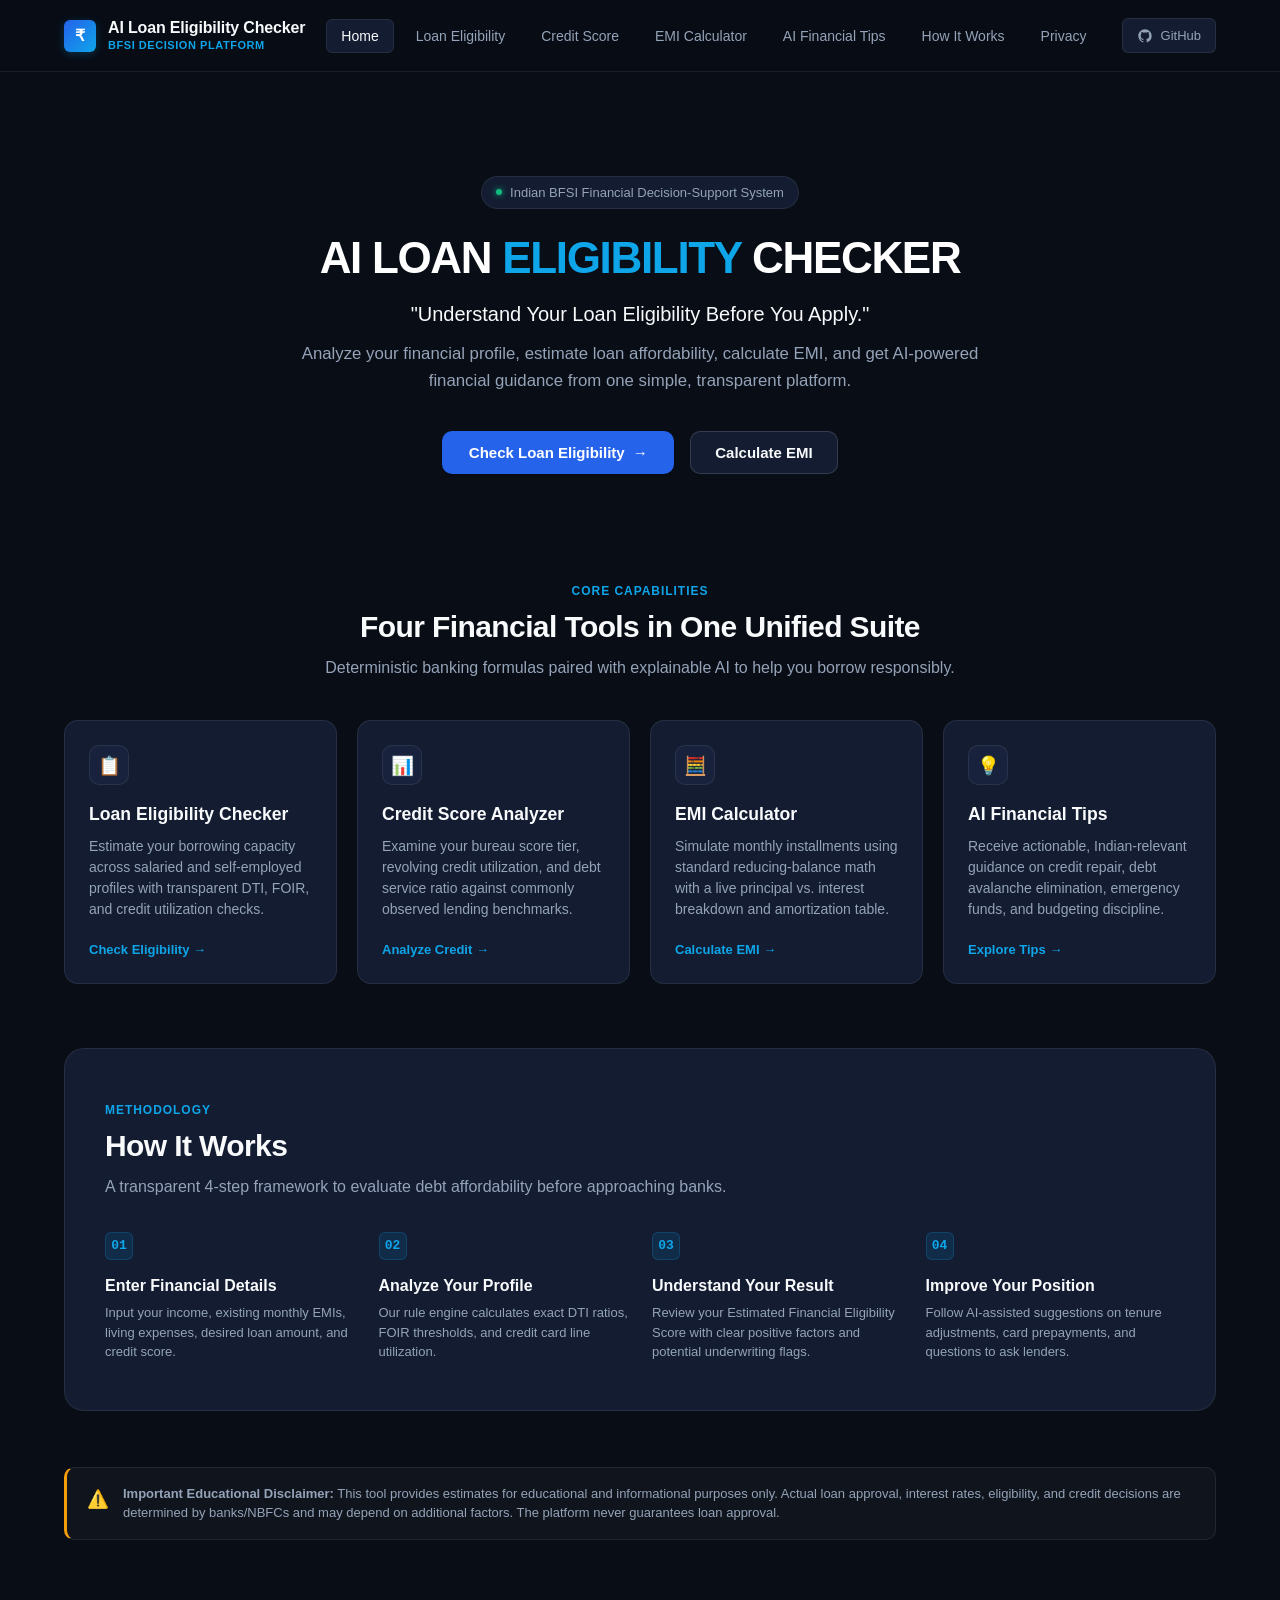
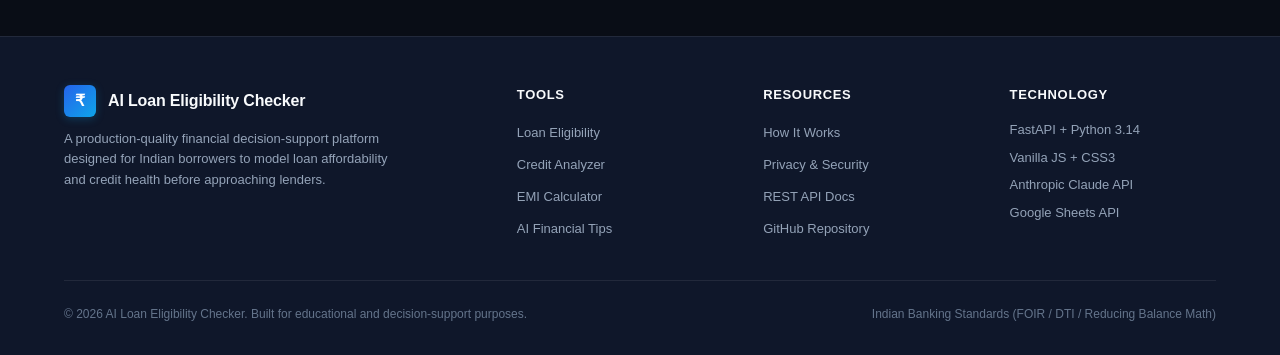
==== commit 397e8a96: "feat: add GitHub Pages deployment workflow and relative asset links" ====
--- a/index.html
+++ b/index.html
@@ -6,8 +6,8 @@
   <title>AI Loan Eligibility Checker | Understand Your Loan Eligibility Before You Apply</title>
   <meta name="description" content="A BFSI-focused financial decision-support platform for Indian users to analyze loan eligibility, calculate EMI, examine credit health, and get AI guidance.">
   <meta name="theme-color" content="#090D16">
-  <link rel="icon" type="image/svg+xml" href="/assets/favicon.svg">
-  <link rel="stylesheet" href="/css/style.css">
+  <link rel="icon" type="image/svg+xml" href="assets/favicon.svg">
+  <link rel="stylesheet" href="css/style.css">
 </head>
 <body>
 
@@ -1026,12 +1026,12 @@
   </footer>
 
   <!-- Scripts -->
-  <script src="/js/api.js"></script>
-  <script src="/js/calculator.js"></script>
-  <script src="/js/loan.js"></script>
-  <script src="/js/credit.js"></script>
-  <script src="/js/emi.js"></script>
-  <script src="/js/tips.js"></script>
-  <script src="/js/app.js"></script>
+  <script src="js/api.js"></script>
+  <script src="js/calculator.js"></script>
+  <script src="js/loan.js"></script>
+  <script src="js/credit.js"></script>
+  <script src="js/emi.js"></script>
+  <script src="js/tips.js"></script>
+  <script src="js/app.js"></script>
 </body>
 </html>
